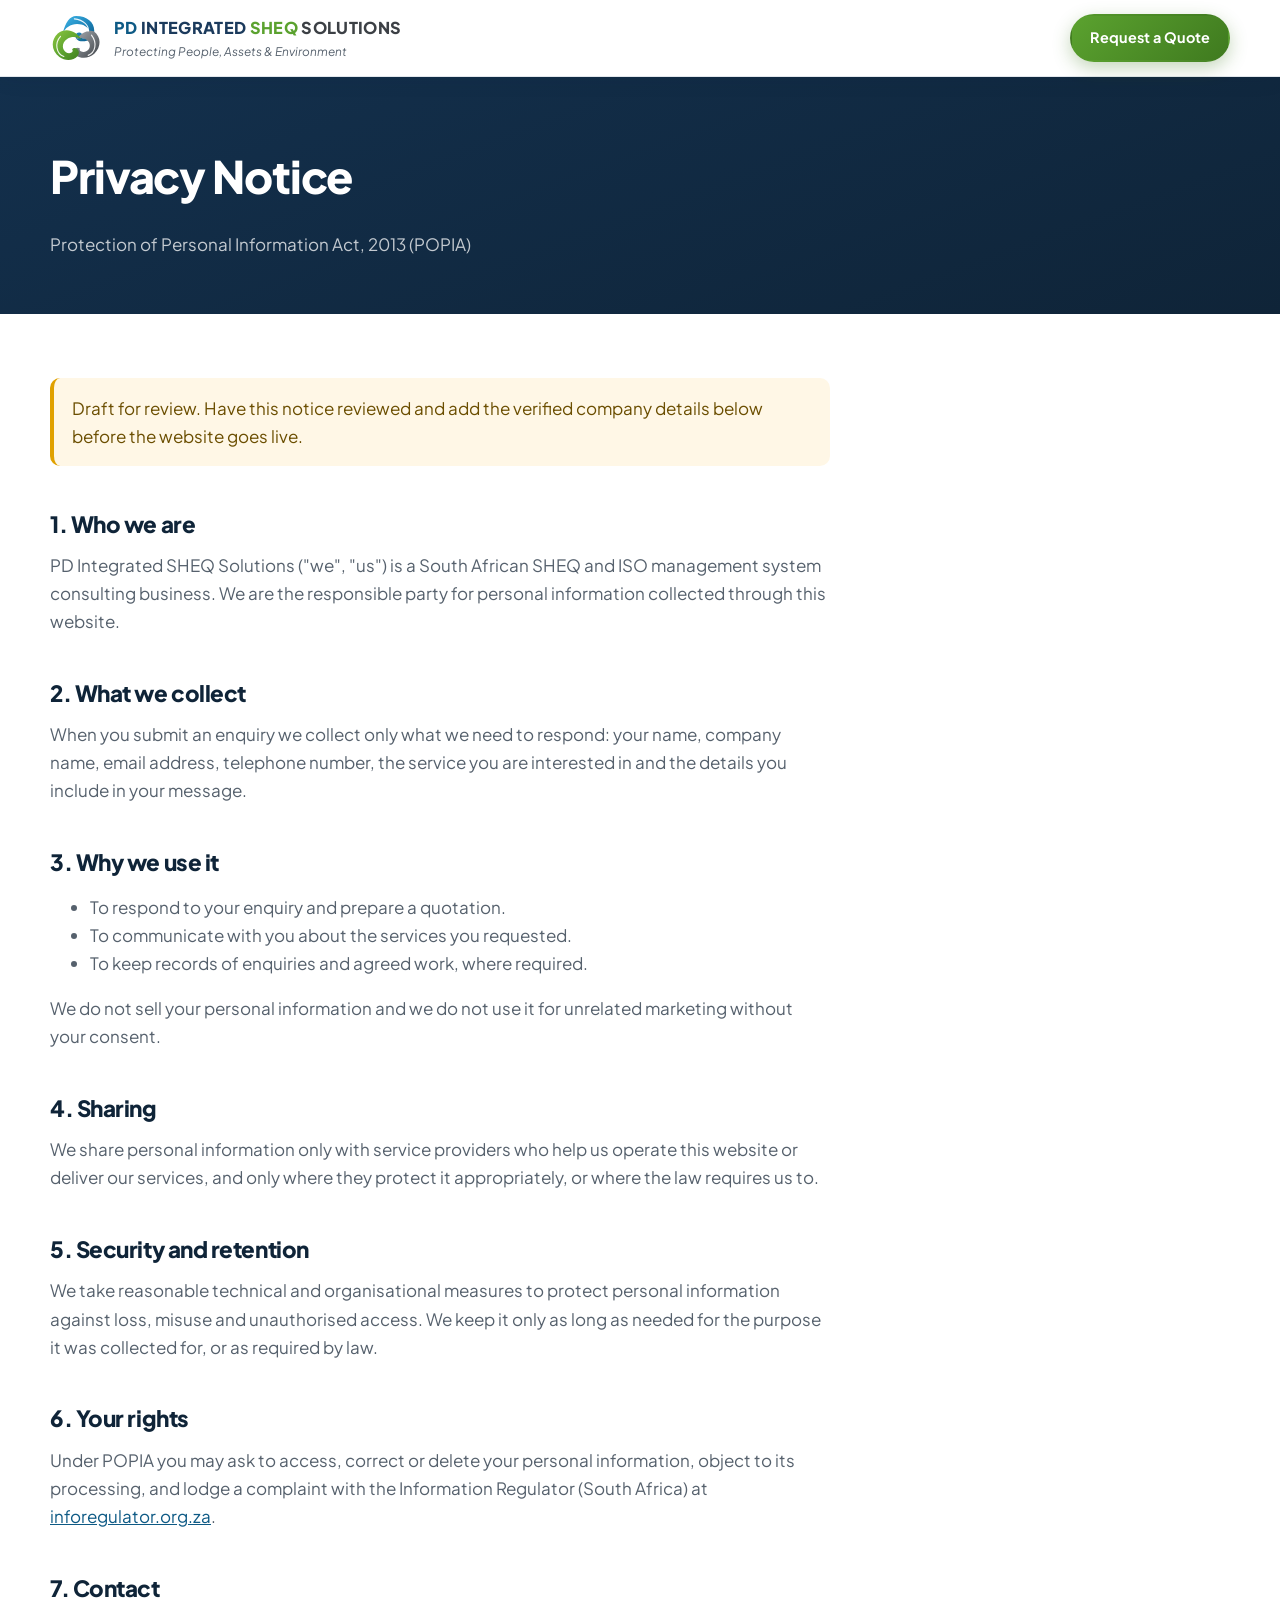
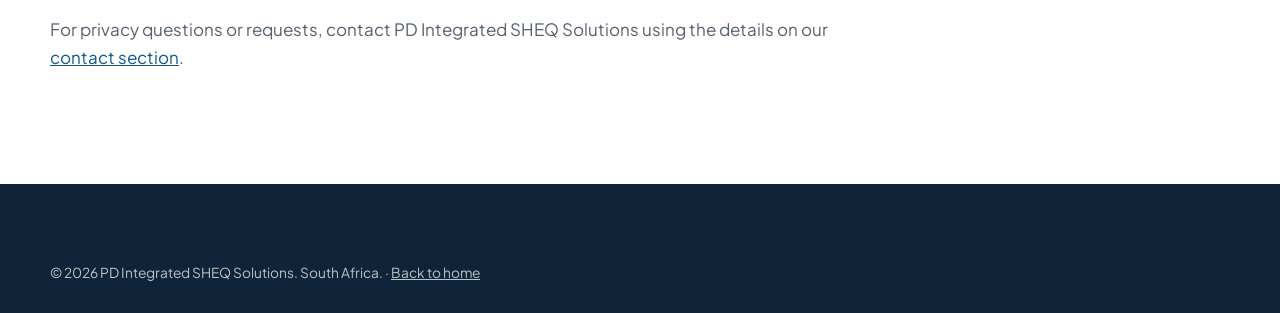
==== privacy.html @ fb62c68d "Add initial website structure and functionality - Created index.html with complete layout including " ====
<!doctype html>
<html lang="en-ZA">
<head>
  <meta charset="utf-8">
  <meta name="viewport" content="width=device-width, initial-scale=1">
  <title>Privacy Notice | PD Integrated SHEQ Solutions</title>
  <meta name="description" content="How PD Integrated SHEQ Solutions collects and uses personal information, in line with POPIA.">
  <meta name="theme-color" content="#1B3A5C">
  <link rel="icon" href="assets/img/favicon.svg" type="image/svg+xml">
  <link rel="preconnect" href="https://fonts.googleapis.com">
  <link rel="preconnect" href="https://fonts.gstatic.com" crossorigin>
  <link href="https://fonts.googleapis.com/css2?family=Plus+Jakarta+Sans:wght@400;500;600;700;800&display=swap" rel="stylesheet">
  <link rel="stylesheet" href="assets/css/styles.css">
</head>
<body>
  <header class="site-header scrolled">
    <div class="container header-inner">
      <a class="brand" href="index.html" aria-label="PD Integrated SHEQ Solutions home">
        <img src="assets/img/logo-icon.svg" alt="" width="52" height="45">
        <span class="brand-text">
          <span class="brand-name"><b class="c-blue">PD</b> <b class="c-navy">INTEGRATED</b> <b class="c-green">SHEQ</b> <b class="c-grey">SOLUTIONS</b></span>
          <span class="brand-tag">Protecting People, Assets &amp; Environment</span>
        </span>
      </a>
      <a class="btn btn-primary btn-sm" href="index.html#contact">Request a Quote</a>
    </div>
  </header>

  <main>
    <section class="page-hero">
      <div class="container">
        <h1>Privacy Notice</h1>
        <p>Protection of Personal Information Act, 2013 (POPIA)</p>
      </div>
    </section>

    <div class="container">
      <article class="prose">
        <p class="note">Draft for review. Have this notice reviewed and add the verified company details below before the website goes live.</p>

        <h2>1. Who we are</h2>
        <p>PD Integrated SHEQ Solutions ("we", "us") is a South African SHEQ and ISO management system consulting business. We are the responsible party for personal information collected through this website.</p>

        <h2>2. What we collect</h2>
        <p>When you submit an enquiry we collect only what we need to respond: your name, company name, email address, telephone number, the service you are interested in and the details you include in your message.</p>

        <h2>3. Why we use it</h2>
        <ul>
          <li>To respond to your enquiry and prepare a quotation.</li>
          <li>To communicate with you about the services you requested.</li>
          <li>To keep records of enquiries and agreed work, where required.</li>
        </ul>
        <p>We do not sell your personal information and we do not use it for unrelated marketing without your consent.</p>

        <h2>4. Sharing</h2>
        <p>We share personal information only with service providers who help us operate this website or deliver our services, and only where they protect it appropriately, or where the law requires us to.</p>

        <h2>5. Security and retention</h2>
        <p>We take reasonable technical and organisational measures to protect personal information against loss, misuse and unauthorised access. We keep it only as long as needed for the purpose it was collected for, or as required by law.</p>

        <h2>6. Your rights</h2>
        <p>Under POPIA you may ask to access, correct or delete your personal information, object to its processing, and lodge a complaint with the Information Regulator (South Africa) at <a href="https://inforegulator.org.za" rel="noopener">inforegulator.org.za</a>.</p>

        <h2>7. Contact</h2>
        <p>For privacy questions or requests, contact PD Integrated SHEQ Solutions using the details on our <a href="index.html#contact">contact section</a>.</p>
      </article>
    </div>
  </main>

  <footer class="site-footer">
    <div class="container footer-base">
      <p>© 2026 PD Integrated SHEQ Solutions. South Africa. · <a href="index.html" style="color:inherit">Back to home</a></p>
    </div>
  </footer>
</body>
</html>
---- assets/css/styles.css ----
/* PD Integrated SHEQ Solutions — brand palette taken from the logo */
:root {
  --blue: #1B82B8;
  --blue-light: #3FB6E8;
  --blue-deep: #0E5A85;
  --navy: #1B3A5C;
  --navy-ink: #0F2438;
  --green: #5BA22F;
  --green-light: #8DC640;
  --green-deep: #3F7A1F;
  --grey: #6E7378;
  --charcoal: #3C4045;

  --ink: #1A2430;
  --muted: #56616D;
  --line: #E2E7EC;
  --bg: #FFFFFF;
  --bg-tint: #F4F8FA;

  --radius: 14px;
  --radius-lg: 22px;
  --shadow: 0 1px 2px rgba(15, 36, 56, .06), 0 8px 24px rgba(15, 36, 56, .07);
  --shadow-lg: 0 20px 50px rgba(15, 36, 56, .14);
  --font: "Plus Jakarta Sans", system-ui, -apple-system, "Segoe UI", Arial, sans-serif;
  --container: 1180px;
  --header-h: 76px;
}

*, *::before, *::after { box-sizing: border-box; }
html { scroll-behavior: smooth; scroll-padding-top: calc(var(--header-h) + 12px); -webkit-text-size-adjust: 100%; }
body {
  margin: 0;
  font-family: var(--font);
  font-size: 17px;
  line-height: 1.65;
  color: var(--ink);
  background: var(--bg);
  -webkit-font-smoothing: antialiased;
}
img, svg { display: block; max-width: 100%; }
[hidden] { display: none !important; }
a { color: var(--blue-deep); }
h1, h2, h3, h4 { line-height: 1.2; margin: 0 0 .6em; color: var(--navy-ink); letter-spacing: -.01em; }
h1 { font-size: clamp(2.3rem, 5vw, 3.7rem); font-weight: 800; letter-spacing: -.025em; }
h2 { font-size: clamp(1.8rem, 3.4vw, 2.55rem); font-weight: 800; letter-spacing: -.02em; }
h3 { font-size: 1.2rem; font-weight: 700; }
h4 { font-size: 1.02rem; font-weight: 700; }
p { margin: 0 0 1em; }

.container { width: min(100% - 32px, var(--container)); margin-inline: auto; }
.skip-link { position: absolute; left: -999px; top: 8px; background: var(--navy); color: #fff; padding: 8px 14px; border-radius: 8px; z-index: 100; }
.skip-link:focus { left: 8px; }
:focus-visible { outline: 3px solid var(--blue-light); outline-offset: 2px; }

.c-blue { color: var(--blue-deep); }
.c-navy { color: var(--navy); }
.c-green { color: var(--green); }
.c-grey { color: var(--charcoal); }
.grad-text {
  background: linear-gradient(90deg, var(--blue) 0%, var(--green) 100%);
  -webkit-background-clip: text; background-clip: text; color: transparent;
}

.eyebrow {
  display: inline-flex; align-items: center; gap: 10px;
  font-size: .8rem; font-weight: 700; letter-spacing: .14em; text-transform: uppercase;
  color: var(--green-deep); margin-bottom: 14px;
}
.eyebrow::before { content: ""; width: 26px; height: 3px; border-radius: 3px; background: linear-gradient(90deg, var(--blue), var(--green)); }
.eyebrow-light { color: var(--green-light); }

/* Buttons */
.btn {
  display: inline-flex; align-items: center; justify-content: center; gap: 8px;
  padding: 14px 26px; border-radius: 999px; font: inherit; font-weight: 700; font-size: .98rem;
  text-decoration: none; border: 2px solid transparent; cursor: pointer;
  transition: transform .15s ease, box-shadow .2s ease, background .2s ease, color .2s ease;
}
.btn:hover { transform: translateY(-1px); }
.btn-primary { background: linear-gradient(135deg, var(--green) 0%, var(--green-deep) 100%); color: #fff; box-shadow: 0 6px 18px rgba(63, 122, 31, .3); }
.btn-primary:hover { box-shadow: 0 10px 24px rgba(63, 122, 31, .38); }
.btn-ghost { border-color: rgba(255,255,255,.5); color: #fff; }
.btn-ghost:hover { background: rgba(255,255,255,.1); border-color: #fff; }
.btn-sm { padding: 10px 18px; font-size: .9rem; }
.btn-block { width: 100%; }

/* Header */
.site-header {
  position: sticky; top: 0; z-index: 50;
  background: rgba(255,255,255,.92); backdrop-filter: saturate(160%) blur(12px);
  border-bottom: 1px solid transparent; transition: border-color .2s, box-shadow .2s;
}
.site-header.scrolled { border-color: var(--line); box-shadow: 0 4px 20px rgba(15,36,56,.06); }
.header-inner { display: flex; align-items: center; justify-content: space-between; height: var(--header-h); gap: 20px; }
.brand { display: flex; align-items: center; gap: 12px; text-decoration: none; min-width: 0; }
.brand img { width: 52px; height: auto; flex: none; }
.brand-text { display: flex; flex-direction: column; min-width: 0; }
.brand-name { font-size: 1.02rem; letter-spacing: .02em; white-space: nowrap; font-weight: 800; }
.brand-name b { font-weight: 800; }
.brand-tag { font-size: .74rem; font-style: italic; color: var(--muted); white-space: nowrap; }
.site-nav { display: flex; align-items: center; gap: 26px; }
.site-nav a:not(.btn) { color: var(--ink); text-decoration: none; font-weight: 600; font-size: .95rem; position: relative; }
.site-nav a:not(.btn)::after { content: ""; position: absolute; left: 0; right: 0; bottom: -6px; height: 2px; background: var(--green); transform: scaleX(0); transition: transform .2s; }
.site-nav a:not(.btn):hover::after, .site-nav a.active::after { transform: scaleX(1); }
.nav-toggle { display: none; background: none; border: 0; padding: 10px; cursor: pointer; }
.nav-toggle span { display: block; width: 24px; height: 2px; background: var(--navy); margin: 5px 0; border-radius: 2px; transition: transform .2s, opacity .2s; }

/* Hero */
.hero { position: relative; overflow: hidden; color: #fff; background: var(--navy-ink); }
.hero-bg {
  position: absolute; inset: 0;
  background:
    radial-gradient(900px 500px at 85% 20%, rgba(27,130,184,.55), transparent 60%),
    radial-gradient(700px 500px at 70% 100%, rgba(91,162,47,.42), transparent 60%),
    radial-gradient(600px 400px at 0% 0%, rgba(63,182,232,.18), transparent 60%),
    linear-gradient(160deg, #13304D 0%, var(--navy-ink) 70%);
}
.hero-bg::after {
  content: ""; position: absolute; inset: 0;
  background-image: linear-gradient(rgba(255,255,255,.04) 1px, transparent 1px), linear-gradient(90deg, rgba(255,255,255,.04) 1px, transparent 1px);
  background-size: 48px 48px;
  mask-image: linear-gradient(180deg, #000 0%, transparent 85%);
  -webkit-mask-image: linear-gradient(180deg, #000 0%, transparent 85%);
}
.hero-inner { position: relative; display: grid; grid-template-columns: 1.15fr .85fr; gap: 48px; align-items: center; padding: 96px 0 110px; }
.hero h1 { color: #fff; }
.hero .grad-text { background: linear-gradient(90deg, var(--blue-light), var(--green-light)); -webkit-background-clip: text; background-clip: text; }
.hero .eyebrow { color: var(--green-light); }
.lead { font-size: 1.15rem; color: rgba(255,255,255,.82); max-width: 560px; }
.hero-actions { display: flex; flex-wrap: wrap; gap: 14px; margin: 30px 0 34px; }
.hero-points { list-style: none; padding: 0; margin: 0; display: flex; flex-wrap: wrap; gap: 10px 24px; color: rgba(255,255,255,.8); font-size: .95rem; }
.hero-points li { display: flex; align-items: center; gap: 8px; }
.hero-points li::before { content: ""; width: 18px; height: 18px; border-radius: 50%; flex: none; background: var(--green) url("data:image/svg+xml,%3Csvg xmlns='http://www.w3.org/2000/svg' viewBox='0 0 24 24' fill='none' stroke='white' stroke-width='3.5' stroke-linecap='round' stroke-linejoin='round'%3E%3Cpath d='m6 12 4 4 8-8'/%3E%3C/svg%3E") center/12px no-repeat; }

.hero-visual { position: relative; display: grid; place-items: center; min-height: 420px; }
.orb {
  width: min(400px, 90%); aspect-ratio: 1; border-radius: 50%;
  display: grid; place-items: center;
  background: radial-gradient(circle at 35% 30%, #fff 0%, #EEF5F9 60%, #DCE8EF 100%);
  box-shadow: 0 30px 80px rgba(0,0,0,.35), 0 0 0 14px rgba(255,255,255,.06), 0 0 0 30px rgba(255,255,255,.03);
  animation: float 7s ease-in-out infinite;
}
.orb img { width: 72%; height: auto; }
.chip {
  position: absolute; display: flex; align-items: center; gap: 8px;
  background: #fff; color: var(--navy-ink); font-weight: 700; font-size: .88rem;
  padding: 10px 16px; border-radius: 999px; box-shadow: var(--shadow-lg);
  animation: float 6s ease-in-out infinite;
}
.chip-1 { top: 8%; left: 0; animation-delay: -1s; }
.chip-2 { bottom: 10%; left: 4%; animation-delay: -3s; }
.chip-3 { top: 46%; right: -4%; animation-delay: -2s; }
.dot { width: 10px; height: 10px; border-radius: 50%; }
.dot-blue { background: var(--blue); } .dot-green { background: var(--green); } .dot-grey { background: var(--grey); }
@keyframes float { 0%, 100% { transform: translateY(0); } 50% { transform: translateY(-10px); } }

/* Standards strip */
.strip { background: #fff; border-bottom: 1px solid var(--line); }
.strip-inner { display: flex; align-items: center; gap: 28px; padding: 22px 0; flex-wrap: wrap; justify-content: center; }
.strip-label { font-size: .78rem; text-transform: uppercase; letter-spacing: .14em; color: var(--muted); font-weight: 700; }
.strip ul { list-style: none; margin: 0; padding: 0; display: flex; flex-wrap: wrap; gap: 10px; justify-content: center; }
.strip li { font-weight: 800; color: var(--navy); font-size: .92rem; padding: 7px 14px; border: 1px solid var(--line); border-radius: 999px; background: var(--bg-tint); }

/* Sections */
.section { padding: 100px 0; }
.section-tint { background: var(--bg-tint); }
.section-head { max-width: 720px; margin-bottom: 52px; }
.section-head p:last-child { color: var(--muted); font-size: 1.08rem; }
.sub-heading { margin: 72px 0 28px; font-size: 1.5rem; }

/* About */
.about-grid { display: grid; grid-template-columns: 1.1fr .9fr; gap: 64px; align-items: start; }
.about-grid > div > p { color: var(--muted); }
.owners { padding-top: 14px; border-top: 1px solid var(--line); color: var(--ink) !important; }
.vm { display: grid; gap: 20px; }
.vm-card { position: relative; padding: 30px 30px 26px 34px; border-radius: var(--radius-lg); background: #fff; box-shadow: var(--shadow); overflow: hidden; }
.vm-card::before { content: ""; position: absolute; left: 0; top: 0; bottom: 0; width: 6px; }
.vm-vision::before { background: linear-gradient(180deg, var(--blue-light), var(--blue-deep)); }
.vm-mission::before { background: linear-gradient(180deg, var(--green-light), var(--green-deep)); }
.vm-card h3 { margin-bottom: 8px; }
.vm-card p { margin: 0; color: var(--muted); }

.values { list-style: none; margin: 0; padding: 0; display: grid; grid-template-columns: repeat(3, 1fr); gap: 20px; }
.values li { padding: 26px; border: 1px solid var(--line); border-radius: var(--radius); background: #fff; transition: border-color .2s, transform .2s; }
.values li:hover { border-color: var(--green-light); transform: translateY(-3px); }
.values h4 { margin-bottom: 6px; }
.values p { margin: 0; color: var(--muted); font-size: .95rem; }
.v-ico { display: block; width: 36px; height: 36px; border-radius: 10px; margin-bottom: 14px; background: linear-gradient(135deg, var(--blue), var(--green)) ; box-shadow: inset 0 0 0 9px rgba(255,255,255,.0); position: relative; }
.v-ico::after { content: ""; position: absolute; inset: 11px; border-radius: 50%; background: #fff; }

/* Services */
.services { display: grid; grid-template-columns: repeat(2, 1fr); gap: 20px; }
.svc { background: #fff; border-radius: var(--radius); box-shadow: var(--shadow); border: 1px solid transparent; transition: border-color .2s, transform .2s; }
.svc:hover { border-color: rgba(27,130,184,.3); transform: translateY(-3px); }
.svc:last-child:nth-child(odd) { grid-column: 1 / -1; }
.svc:last-child:nth-child(odd) ul { columns: 2; column-gap: 40px; }
.svc-head { display: flex; align-items: center; gap: 16px; padding: 24px 24px 14px; }
.svc-title { font-weight: 700; font-size: 1.06rem; color: var(--navy-ink); line-height: 1.3; }
.svc-ico, .ind-ico { flex: none; width: 48px; height: 48px; border-radius: 12px; display: grid; place-items: center; background: linear-gradient(135deg, var(--blue) 0%, var(--blue-deep) 100%); }
.svc:nth-child(even) .svc-ico { background: linear-gradient(135deg, var(--green) 0%, var(--green-deep) 100%); }
.svc-ico svg, .ind-ico svg { width: 24px; height: 24px; fill: none; stroke: #fff; stroke-width: 2; stroke-linecap: round; stroke-linejoin: round; }
.svc ul { margin: 0; padding: 0 24px 24px 88px; color: var(--muted); font-size: .96rem; }
.svc li { margin-bottom: 6px; break-inside: avoid; }
.svc li::marker { color: var(--green); }

/* ISO */
.section-dark { background: linear-gradient(160deg, #13304D 0%, var(--navy-ink) 100%); color: #fff; position: relative; overflow: hidden; }
.section-dark::before { content: ""; position: absolute; width: 700px; height: 700px; right: -250px; top: -250px; border-radius: 50%; background: radial-gradient(circle, rgba(27,130,184,.35), transparent 65%); }
.section-dark .container { position: relative; }
.section-dark h2, .section-dark h3 { color: #fff; }
.section-dark .section-head p:last-child { color: rgba(255,255,255,.72); }
.iso-grid { display: grid; grid-template-columns: repeat(3, 1fr); gap: 20px; }
.iso { padding: 28px; border-radius: var(--radius); background: rgba(255,255,255,.05); border: 1px solid rgba(255,255,255,.1); transition: background .2s, transform .2s, border-color .2s; }
.iso:hover { background: rgba(255,255,255,.09); border-color: rgba(141,198,64,.5); transform: translateY(-3px); }
.iso-code { display: inline-block; font-weight: 800; font-size: .82rem; letter-spacing: .04em; padding: 6px 12px; border-radius: 999px; margin-bottom: 16px; background: linear-gradient(90deg, var(--blue), var(--green)); color: #fff; }
.iso p { margin: 0; color: rgba(255,255,255,.72); font-size: .95rem; }

/* Industries */
.ind-grid { display: grid; grid-template-columns: repeat(3, 1fr); gap: 20px; }
.ind { padding: 28px; border-radius: var(--radius); border: 1px solid var(--line); background: #fff; transition: box-shadow .2s, transform .2s; }
.ind:hover { box-shadow: var(--shadow-lg); transform: translateY(-3px); }
.ind-ico { margin-bottom: 18px; }
.ind:nth-child(3n+2) .ind-ico { background: linear-gradient(135deg, var(--green) 0%, var(--green-deep) 100%); }
.ind:nth-child(3n) .ind-ico { background: linear-gradient(135deg, var(--grey) 0%, var(--charcoal) 100%); }
.ind p { margin: 0; color: var(--muted); font-size: .95rem; }

/* Steps */
.steps { list-style: none; margin: 0; padding: 0; display: grid; grid-template-columns: repeat(3, 1fr); gap: 20px; counter-reset: s; }
.steps li { position: relative; padding: 30px 28px; background: #fff; border-radius: var(--radius); box-shadow: var(--shadow); overflow: hidden; }
.steps li::after { content: ""; position: absolute; left: 0; right: 0; top: 0; height: 4px; background: linear-gradient(90deg, var(--blue), var(--green)); transform: scaleX(.25); transform-origin: left; transition: transform .4s; }
.steps li:hover::after { transform: scaleX(1); }
.step-n { display: block; font-size: 2.2rem; font-weight: 800; line-height: 1; margin-bottom: 14px; background: linear-gradient(135deg, var(--blue), var(--green)); -webkit-background-clip: text; background-clip: text; color: transparent; }
.steps p { margin: 0; color: var(--muted); font-size: .95rem; }

/* Why */
.why-grid { display: grid; grid-template-columns: 1fr 1fr; gap: 64px; align-items: start; }
.why-grid > div > p { color: var(--muted); }
.fine { font-size: .9rem; padding: 16px 18px; border-radius: 12px; background: var(--bg-tint); border-left: 4px solid var(--blue); }
.why-list { list-style: none; margin: 0; padding: 0; display: grid; gap: 14px; }
.why-list li { position: relative; padding: 18px 20px 18px 60px; border-radius: var(--radius); background: #fff; border: 1px solid var(--line); font-weight: 500; }
.why-list li::before { content: ""; position: absolute; left: 20px; top: 20px; width: 24px; height: 24px; border-radius: 50%; background: var(--green) url("data:image/svg+xml,%3Csvg xmlns='http://www.w3.org/2000/svg' viewBox='0 0 24 24' fill='none' stroke='white' stroke-width='3.5' stroke-linecap='round' stroke-linejoin='round'%3E%3Cpath d='m6 12 4 4 8-8'/%3E%3C/svg%3E") center/14px no-repeat; }

/* CTA / contact */
.cta { background: linear-gradient(135deg, var(--blue-deep) 0%, var(--navy) 50%, #163A2A 100%); color: #fff; position: relative; overflow: hidden; }
.cta::before { content: ""; position: absolute; width: 600px; height: 600px; left: -200px; bottom: -300px; border-radius: 50%; background: radial-gradient(circle, rgba(91,162,47,.4), transparent 65%); }
.cta .container { position: relative; }
.cta-grid { display: grid; grid-template-columns: 1fr 1fr; gap: 56px; align-items: start; }
.cta h2 { color: #fff; }
.cta-copy > p { color: rgba(255,255,255,.82); }
.contact-list { list-style: none; margin: 28px 0; padding: 0; display: grid; gap: 12px; }
.contact-list li { display: flex; gap: 16px; padding: 14px 0; border-bottom: 1px solid rgba(255,255,255,.14); }
.contact-list span { min-width: 92px; font-size: .78rem; font-weight: 700; letter-spacing: .1em; text-transform: uppercase; color: var(--green-light); padding-top: 3px; }
.contact-list a { color: #fff; }
.contact-list em { font-style: normal; }
.motto { font-weight: 800; font-size: 1.1rem; color: #fff !important; }

.quote-form { background: #fff; color: var(--ink); padding: 34px; border-radius: var(--radius-lg); box-shadow: var(--shadow-lg); display: grid; gap: 16px; }
.quote-form h3 { margin-bottom: 2px; }
.field-row { display: grid; grid-template-columns: 1fr 1fr; gap: 16px; }
.quote-form label { display: grid; gap: 6px; font-size: .88rem; font-weight: 600; color: var(--navy-ink); }
.quote-form input, .quote-form select, .quote-form textarea {
  font: inherit; font-size: .98rem; font-weight: 400; color: var(--ink);
  padding: 12px 14px; border: 1.5px solid var(--line); border-radius: 10px; background: #FBFCFD; width: 100%;
  transition: border-color .2s, box-shadow .2s;
}
.quote-form input:focus, .quote-form select:focus, .quote-form textarea:focus { outline: none; border-color: var(--blue); box-shadow: 0 0 0 4px rgba(27,130,184,.14); background: #fff; }
.quote-form .invalid { border-color: #C2410C; }
.quote-form textarea { resize: vertical; }
.quote-form .check { display: flex; gap: 10px; align-items: flex-start; font-weight: 400; color: var(--muted); font-size: .86rem; }
.quote-form .check input { width: 18px; height: 18px; margin-top: 2px; flex: none; accent-color: var(--green); }
.hp { position: absolute; left: -9999px; width: 1px; height: 1px; opacity: 0; }
.form-status { margin: 0; font-size: .92rem; min-height: 1.4em; }
.form-status.ok { color: var(--green-deep); }
.form-status.err { color: #C2410C; }

/* Footer */
.site-footer { background: var(--navy-ink); color: rgba(255,255,255,.72); padding: 56px 0 28px; }
.footer-inner { display: flex; justify-content: space-between; align-items: center; gap: 32px; flex-wrap: wrap; padding-bottom: 32px; border-bottom: 1px solid rgba(255,255,255,.1); }
.footer-brand { display: flex; align-items: center; gap: 14px; }
.footer-brand img { width: 56px; height: auto; background: #fff; border-radius: 14px; padding: 6px; }
.footer-brand strong { display: block; color: #fff; font-size: 1.05rem; }
.footer-brand span { font-size: .88rem; font-style: italic; }
.footer-nav { display: flex; flex-wrap: wrap; gap: 10px 26px; }
.footer-nav a { color: rgba(255,255,255,.8); text-decoration: none; font-size: .94rem; }
.footer-nav a:hover { color: var(--green-light); }
.footer-base { padding-top: 22px; font-size: .86rem; }
.footer-base p { margin: 0; }

/* Privacy page */
.page-hero { background: linear-gradient(160deg, #13304D 0%, var(--navy-ink) 100%); color: #fff; padding: 72px 0 56px; }
.page-hero h1 { color: #fff; font-size: clamp(2rem, 4vw, 2.8rem); }
.page-hero p { color: rgba(255,255,255,.75); margin: 0; }
.prose { max-width: 780px; padding: 64px 0 96px; }
.prose h2 { font-size: 1.4rem; margin-top: 2em; }
.prose p, .prose li { color: var(--muted); }
.prose .note { padding: 16px 18px; background: #FFF7E6; border-left: 4px solid #E0A100; border-radius: 10px; color: #6B4E00; }

/* Reveal on scroll */
.js .reveal { opacity: 0; transform: translateY(18px); transition: opacity .6s ease, transform .6s ease; }
.js .reveal.in { opacity: 1; transform: none; }

/* Responsive */
@media (max-width: 1080px) {
  .brand-tag { display: none; }
  .site-nav { gap: 18px; }
}
@media (max-width: 980px) {
  .nav-toggle { display: block; }
  .site-nav {
    position: fixed; inset: var(--header-h) 0 auto 0; flex-direction: column; align-items: stretch; gap: 0;
    background: #fff; padding: 8px 16px 20px; border-bottom: 1px solid var(--line); box-shadow: var(--shadow-lg);
    transform: translateY(-8px); opacity: 0; visibility: hidden; transition: opacity .2s, transform .2s, visibility .2s;
  }
  .site-nav.open { transform: none; opacity: 1; visibility: visible; }
  .site-nav a:not(.btn) { padding: 14px 4px; border-bottom: 1px solid var(--line); }
  .site-nav a:not(.btn)::after { display: none; }
  .site-nav .btn { margin-top: 14px; }
  .nav-toggle[aria-expanded="true"] span:nth-child(1) { transform: translateY(7px) rotate(45deg); }
  .nav-toggle[aria-expanded="true"] span:nth-child(2) { opacity: 0; }
  .nav-toggle[aria-expanded="true"] span:nth-child(3) { transform: translateY(-7px) rotate(-45deg); }

  .hero-inner, .about-grid, .why-grid, .cta-grid { grid-template-columns: 1fr; gap: 40px; }
  .hero-inner { padding: 64px 0 80px; }
  .hero-visual { min-height: 340px; order: -1; }
  .orb { width: min(300px, 80%); }
  .services { grid-template-columns: 1fr; }
  .svc:last-child:nth-child(odd) ul { columns: 1; }
  .iso-grid, .ind-grid, .steps, .values { grid-template-columns: repeat(2, 1fr); }
  .section { padding: 76px 0; }
}
@media (max-width: 620px) {
  body { font-size: 16px; }
  .brand-name { font-size: .82rem; }
  .brand img { width: 42px; }
  .iso-grid, .ind-grid, .steps, .values, .field-row { grid-template-columns: 1fr; }
  .chip { font-size: .78rem; padding: 8px 12px; }
  .chip-3 { right: 0; }
  .svc ul { padding: 0 20px 22px 40px; }
  .svc-head { padding: 20px 20px 12px; }
  .quote-form { padding: 24px 20px; }
  .hero-actions .btn { flex: 1 1 100%; }
}
@media (max-width: 380px) {
  .brand-name b.c-grey { display: none; }
}
@media (prefers-reduced-motion: reduce) {
  html { scroll-behavior: auto; }
  *, *::before, *::after { animation: none !important; transition: none !important; }
  .js .reveal { opacity: 1; transform: none; }
}
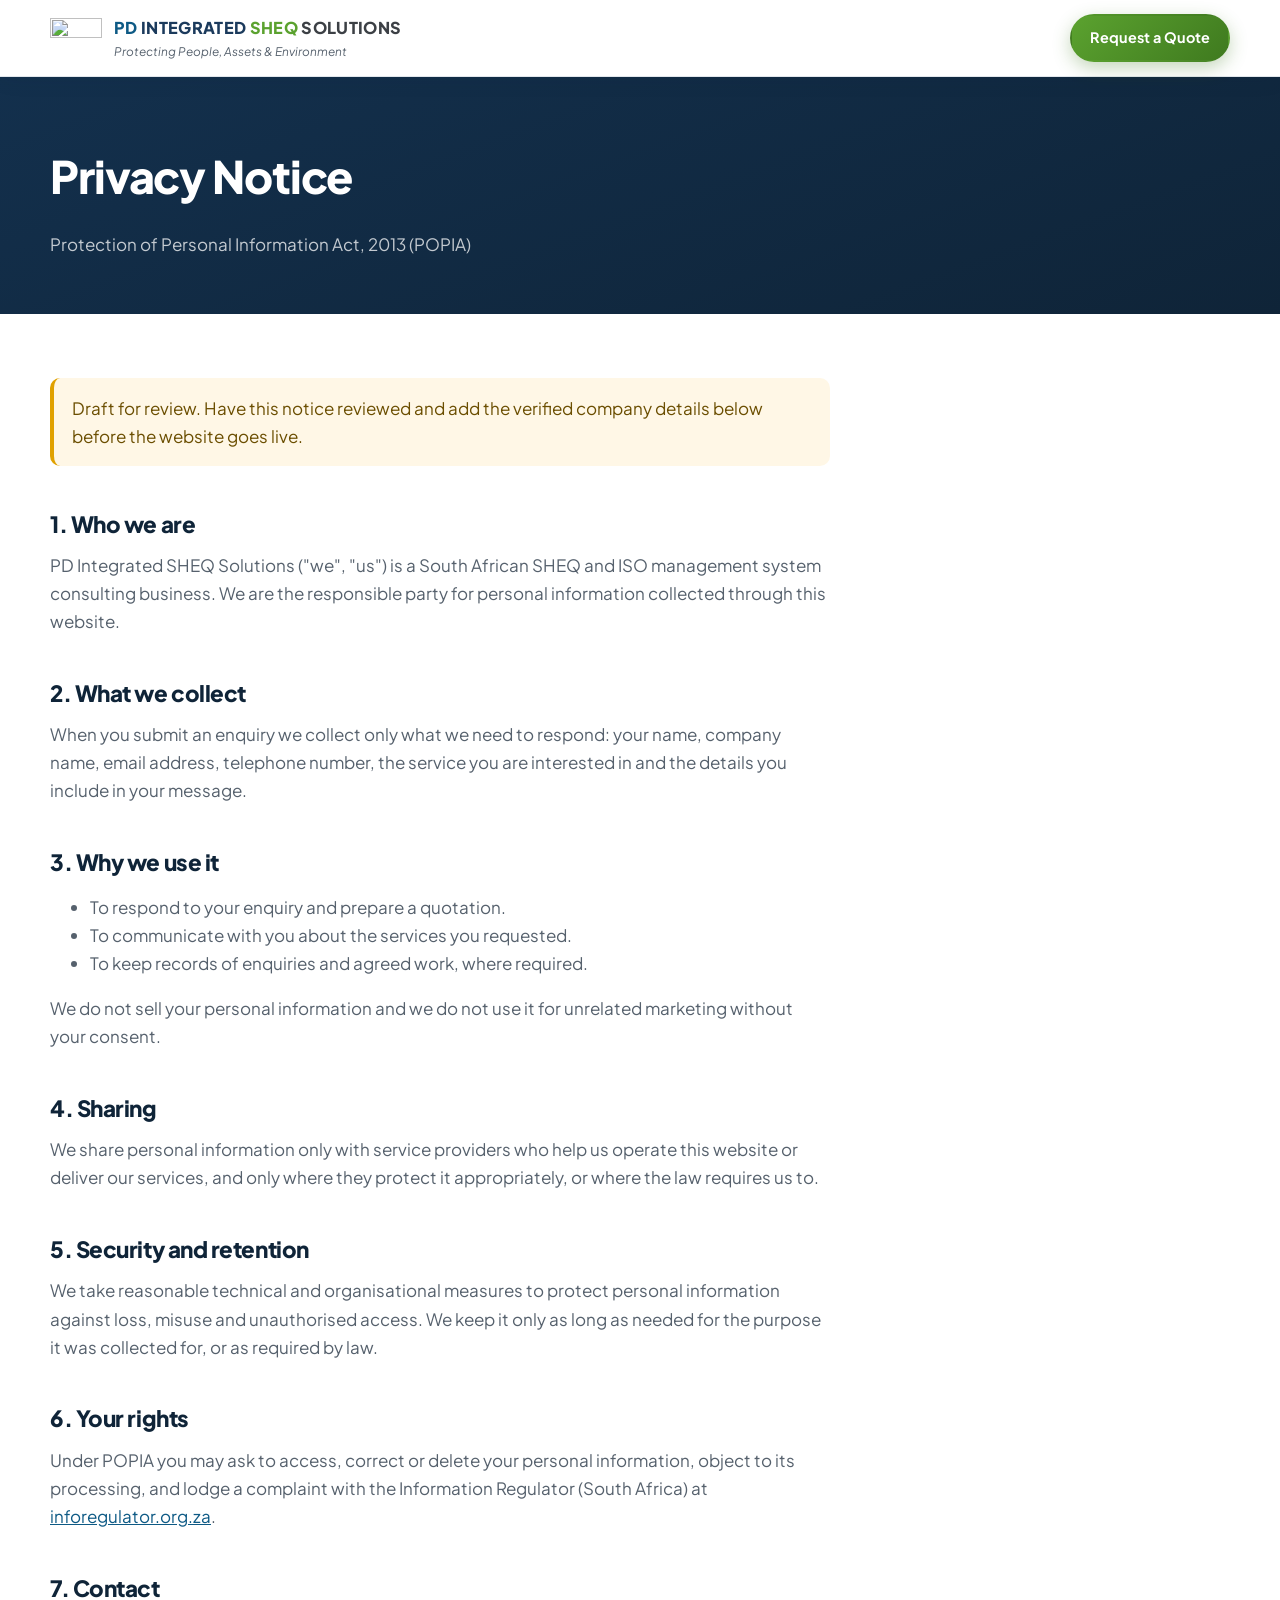
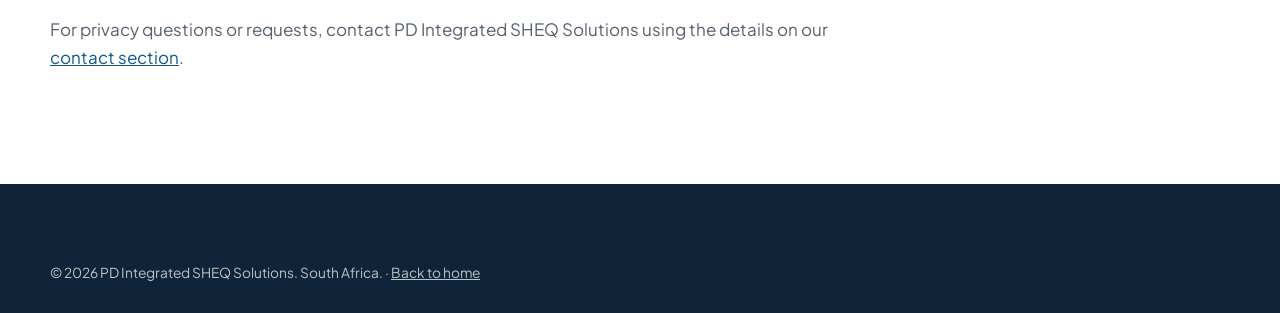
==== commit e63acba6: "Update favicon links to use PNG format and add directors section to website" ====
--- a/privacy.html
+++ b/privacy.html
@@ -6,7 +6,7 @@
   <title>Privacy Notice | PD Integrated SHEQ Solutions</title>
   <meta name="description" content="How PD Integrated SHEQ Solutions collects and uses personal information, in line with POPIA.">
   <meta name="theme-color" content="#1B3A5C">
-  <link rel="icon" href="assets/img/favicon.svg" type="image/svg+xml">
+  <link rel="icon" href="assets/img/favicon.png" type="image/png">
   <link rel="preconnect" href="https://fonts.googleapis.com">
   <link rel="preconnect" href="https://fonts.gstatic.com" crossorigin>
   <link href="https://fonts.googleapis.com/css2?family=Plus+Jakarta+Sans:wght@400;500;600;700;800&display=swap" rel="stylesheet">
@@ -16,7 +16,7 @@
   <header class="site-header scrolled">
     <div class="container header-inner">
       <a class="brand" href="index.html" aria-label="PD Integrated SHEQ Solutions home">
-        <img src="assets/img/logo-icon.svg" alt="" width="52" height="45">
+        <img src="assets/img/logo-icon.png" alt="" width="52" height="42">
         <span class="brand-text">
           <span class="brand-name"><b class="c-blue">PD</b> <b class="c-navy">INTEGRATED</b> <b class="c-green">SHEQ</b> <b class="c-grey">SOLUTIONS</b></span>
           <span class="brand-tag">Protecting People, Assets &amp; Environment</span>
